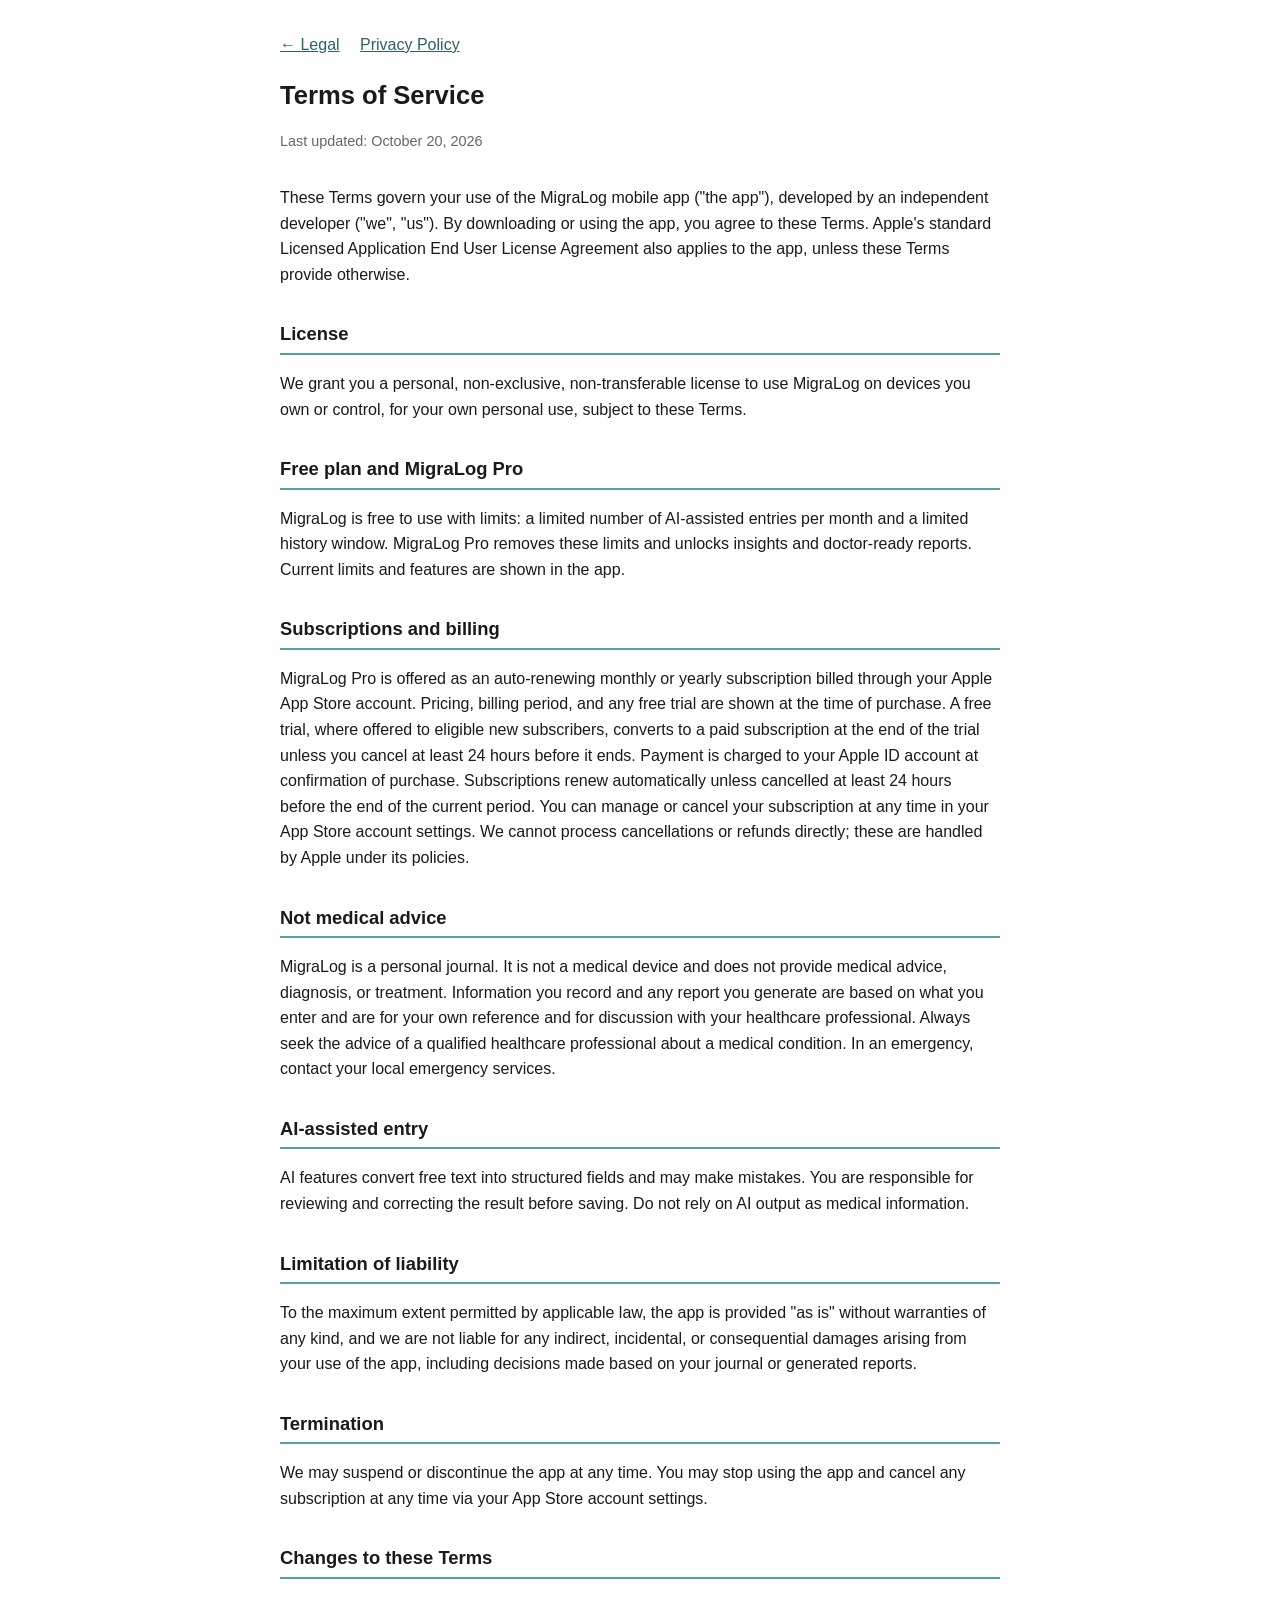
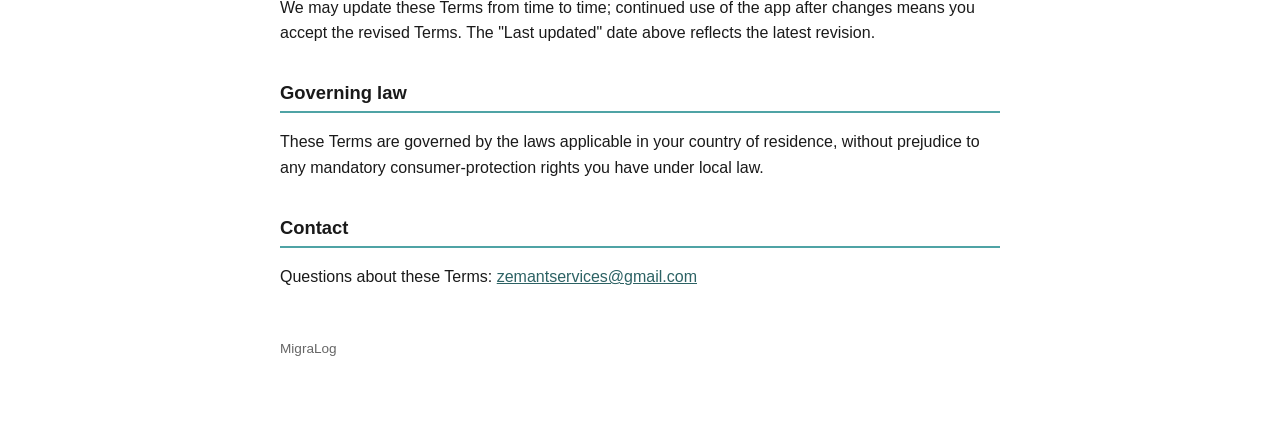
==== terms.html @ 86e7ce36 "Add MigraLog legal pages (privacy policy, terms of service)" ====
<!DOCTYPE html>
<html lang="en">
<head>
<meta charset="UTF-8">
<meta name="viewport" content="width=device-width, initial-scale=1.0">
<title>MigraLog — Terms of Service</title>
<link rel="stylesheet" href="style.css">
</head>
<body>
<nav><a href="index.html">← Legal</a> <a href="privacy.html">Privacy Policy</a></nav>
<h1>Terms of Service</h1>
<p class="updated">Last updated: October 20, 2026</p>

<p>These Terms govern your use of the MigraLog mobile app ("the app"), developed by an independent developer ("we", "us"). By downloading or using the app, you agree to these Terms. Apple's standard Licensed Application End User License Agreement also applies to the app, unless these Terms provide otherwise.</p>

<h2>License</h2>
<p>We grant you a personal, non-exclusive, non-transferable license to use MigraLog on devices you own or control, for your own personal use, subject to these Terms.</p>

<h2>Free plan and MigraLog Pro</h2>
<p>MigraLog is free to use with limits: a limited number of AI-assisted entries per month and a limited history window. MigraLog Pro removes these limits and unlocks insights and doctor-ready reports. Current limits and features are shown in the app.</p>

<h2>Subscriptions and billing</h2>
<p>MigraLog Pro is offered as an auto-renewing monthly or yearly subscription billed through your Apple App Store account. Pricing, billing period, and any free trial are shown at the time of purchase. A free trial, where offered to eligible new subscribers, converts to a paid subscription at the end of the trial unless you cancel at least 24 hours before it ends. Payment is charged to your Apple ID account at confirmation of purchase. Subscriptions renew automatically unless cancelled at least 24 hours before the end of the current period. You can manage or cancel your subscription at any time in your App Store account settings. We cannot process cancellations or refunds directly; these are handled by Apple under its policies.</p>

<h2>Not medical advice</h2>
<p>MigraLog is a personal journal. It is not a medical device and does not provide medical advice, diagnosis, or treatment. Information you record and any report you generate are based on what you enter and are for your own reference and for discussion with your healthcare professional. Always seek the advice of a qualified healthcare professional about a medical condition. In an emergency, contact your local emergency services.</p>

<h2>AI-assisted entry</h2>
<p>AI features convert free text into structured fields and may make mistakes. You are responsible for reviewing and correcting the result before saving. Do not rely on AI output as medical information.</p>

<h2>Limitation of liability</h2>
<p>To the maximum extent permitted by applicable law, the app is provided "as is" without warranties of any kind, and we are not liable for any indirect, incidental, or consequential damages arising from your use of the app, including decisions made based on your journal or generated reports.</p>

<h2>Termination</h2>
<p>We may suspend or discontinue the app at any time. You may stop using the app and cancel any subscription at any time via your App Store account settings.</p>

<h2>Changes to these Terms</h2>
<p>We may update these Terms from time to time; continued use of the app after changes means you accept the revised Terms. The "Last updated" date above reflects the latest revision.</p>

<h2>Governing law</h2>
<p>These Terms are governed by the laws applicable in your country of residence, without prejudice to any mandatory consumer-protection rights you have under local law.</p>

<h2>Contact</h2>
<p>Questions about these Terms: <a href="mailto:zemantservices@gmail.com">zemantservices@gmail.com</a></p>

<footer>MigraLog</footer>
</body>
</html>
---- style.css ----
:root {
  color-scheme: light dark;
  --accent: #4fa3a5;
  --fg: #1a1a1a;
  --bg: #ffffff;
  --muted: #666;
}
@media (prefers-color-scheme: dark) {
  :root { --fg: #e6e4df; --bg: #0e0f12; --muted: #8a887f; }
}
body {
  font-family: -apple-system, BlinkMacSystemFont, "Segoe UI", Roboto, sans-serif;
  max-width: 720px;
  margin: 0 auto;
  padding: 2rem 1.25rem 4rem;
  color: var(--fg);
  background: var(--bg);
  line-height: 1.6;
}
h1 { font-size: 1.6rem; margin-bottom: 0.25rem; }
h2 { font-size: 1.15rem; margin-top: 2rem; border-bottom: 2px solid var(--accent); padding-bottom: 0.25rem; }
.updated { color: var(--muted); font-size: 0.9rem; margin-bottom: 2rem; }
a { color: #2c6264; }
@media (prefers-color-scheme: dark) { a { color: var(--accent); } }
nav a { margin-right: 1rem; }
footer { margin-top: 3rem; color: var(--muted); font-size: 0.85rem; }
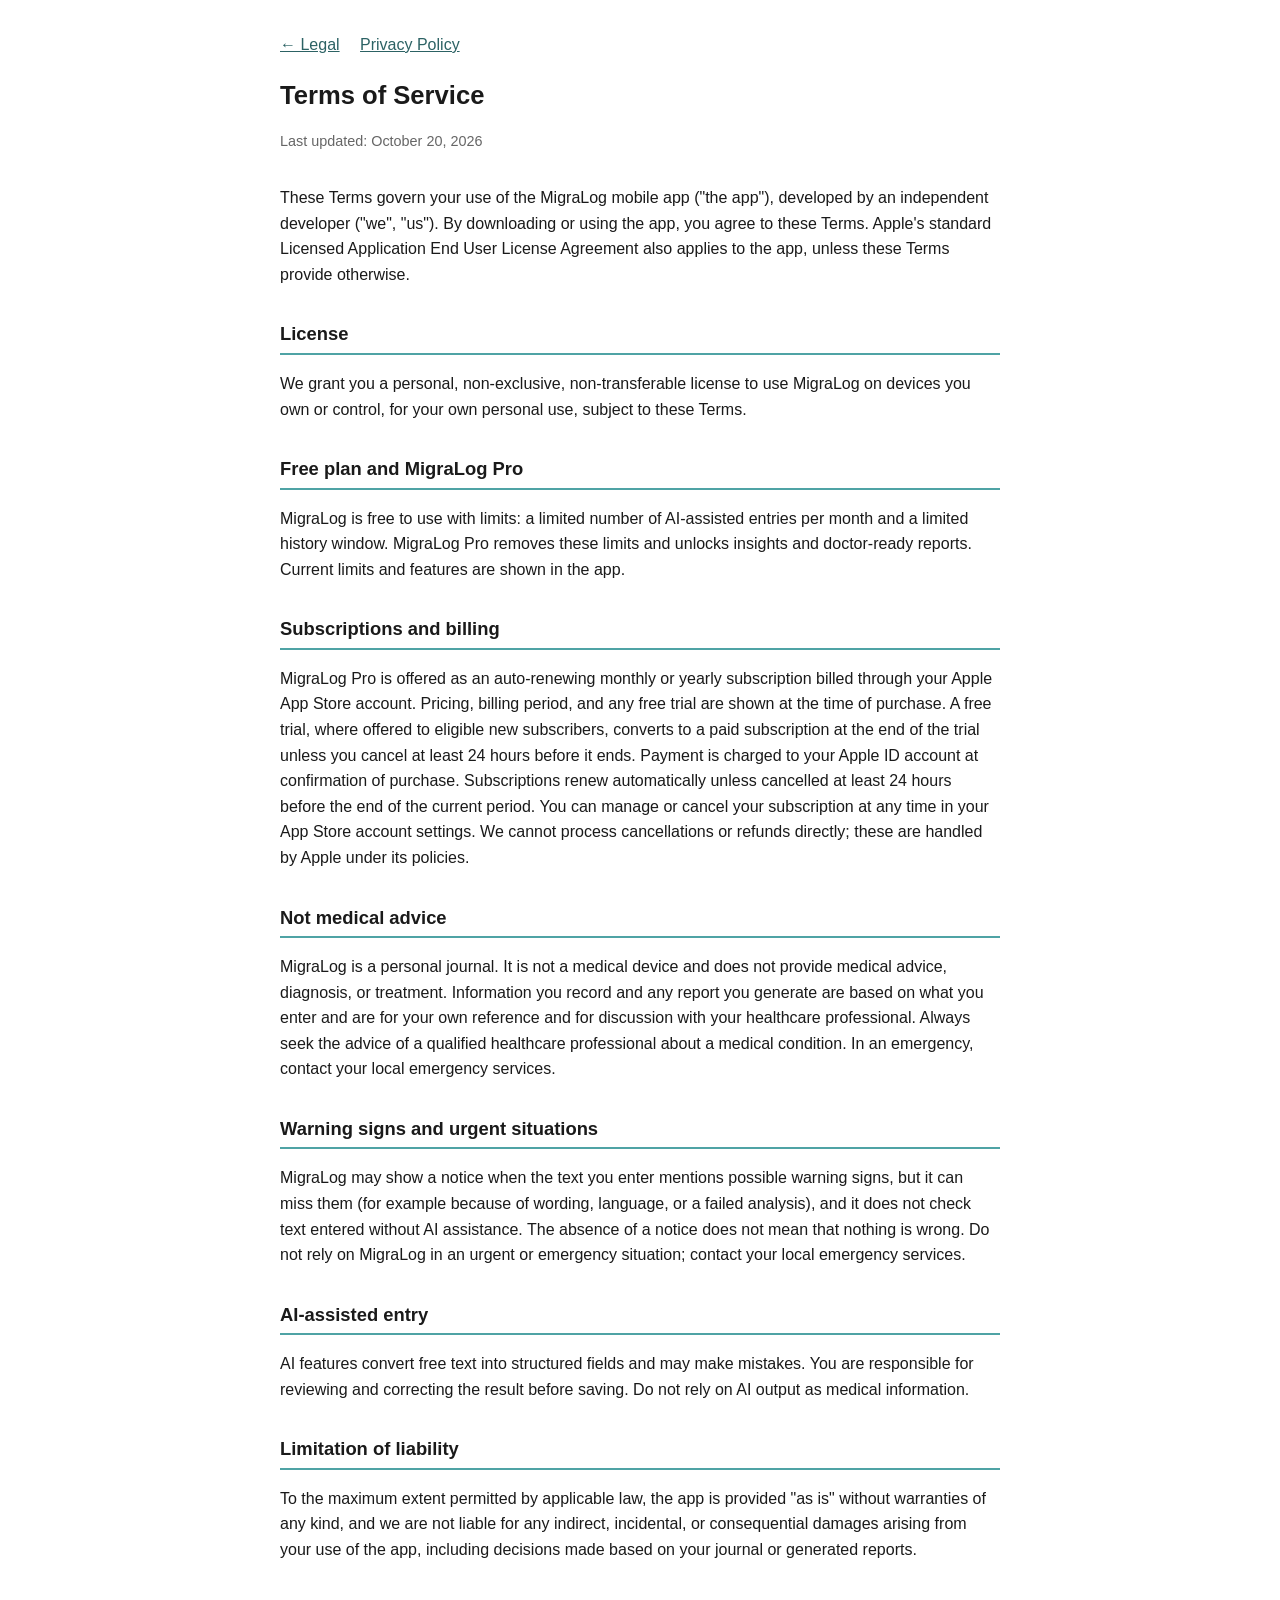
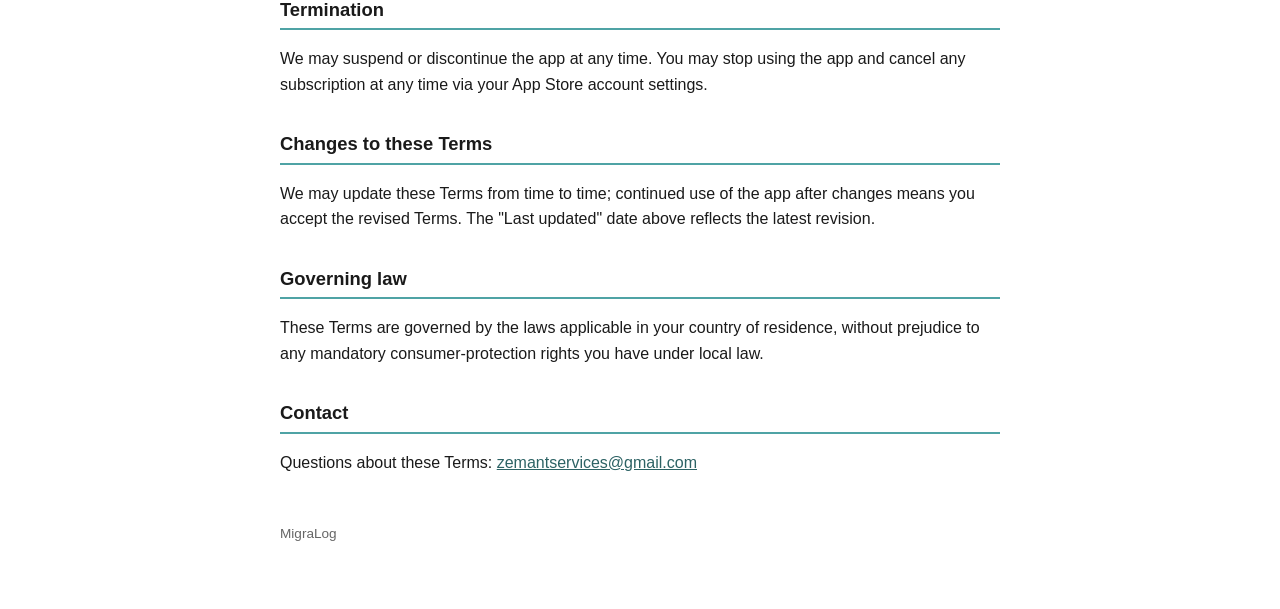
==== commit 49af113a: "Update privacy policy and terms: optional context sources, weather, Ask your data, warning-signs not" ====
--- a/terms.html
+++ b/terms.html
@@ -25,6 +25,9 @@
 <h2>Not medical advice</h2>
 <p>MigraLog is a personal journal. It is not a medical device and does not provide medical advice, diagnosis, or treatment. Information you record and any report you generate are based on what you enter and are for your own reference and for discussion with your healthcare professional. Always seek the advice of a qualified healthcare professional about a medical condition. In an emergency, contact your local emergency services.</p>
 
+<h2>Warning signs and urgent situations</h2>
+<p>MigraLog may show a notice when the text you enter mentions possible warning signs, but it can miss them (for example because of wording, language, or a failed analysis), and it does not check text entered without AI assistance. The absence of a notice does not mean that nothing is wrong. Do not rely on MigraLog in an urgent or emergency situation; contact your local emergency services.</p>
+
 <h2>AI-assisted entry</h2>
 <p>AI features convert free text into structured fields and may make mistakes. You are responsible for reviewing and correcting the result before saving. Do not rely on AI output as medical information.</p>
 
